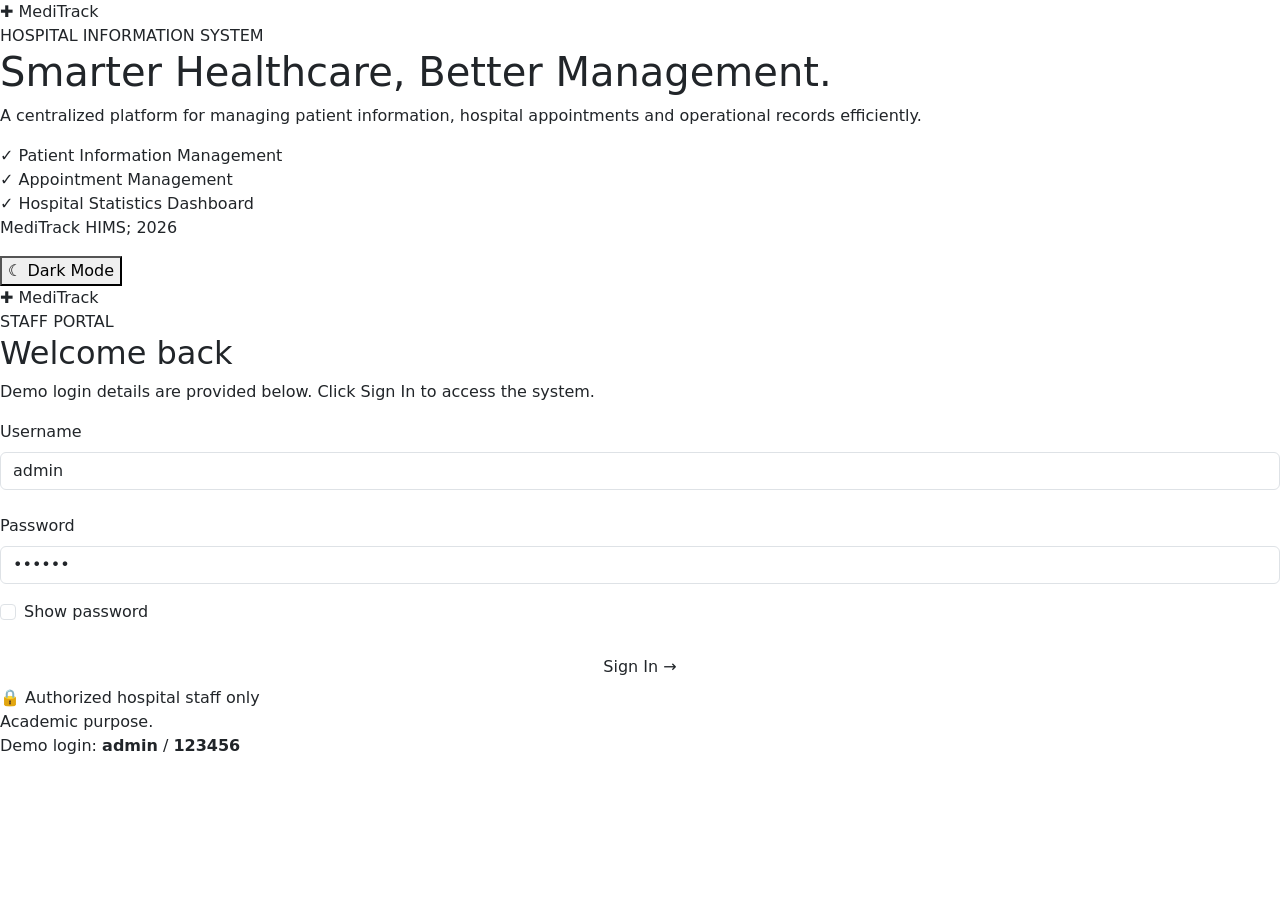
==== index.html @ 830c8fc8 "Add files via upload" ====
<!doctype html>
<html lang="en">
  <head>
    <meta charset="UTF-8" />
    <meta name="viewport" content="width=device-width, initial-scale=1.0" />

    <!-- Meta Tags -->
    <meta
      name="keywords"
      content="MediTrack HIMS, Hospital Information Management System, Staff Login, Healthcare"
    />

    <meta
      name="description"
      content="MediTrack HIMS staff login page for accessing the Hospital Information Management System."
    />

    <meta name="author" content="Syarifah Zahidah" />

    <title>MediTrack HIMS | Staff Login</title>

    <!-- Bootstrap 5 CSS -->
    <link
      href="https://cdn.jsdelivr.net/npm/bootstrap@5.3.3/dist/css/bootstrap.min.css"
      rel="stylesheet"
    />

    <!-- Theme Management -->
    <script src="../js/theme.js"></script>

    <!-- Custom CSS -->
    <link rel="stylesheet" href="../css/style.css" />

    <!-- Login JavaScript -->
    <script src="../js/auth.js" defer></script>

    <!-- Custom CSS -->
    <link rel="stylesheet" href="../css/style.css" />
    <script src="../js/auth.js" defer></script>
  </head>

  <body>
    <main class="login-container">
      <!-- Left Side: Hospital Introduction -->
      <section class="login-intro">
        <div class="hospital-logo">
          <span class="logo-icon">✚</span>
          <span>MediTrack</span>
        </div>

        <div class="intro-content">
          <span class="welcome-label"> HOSPITAL INFORMATION SYSTEM </span>

          <h1>
            Smarter Healthcare,
            <span>Better Management.</span>
          </h1>

          <p>
            A centralized platform for managing patient information, hospital
            appointments and operational records efficiently.
          </p>

          <div class="intro-features">
            <div>✓ Patient Information Management</div>
            <div>✓ Appointment Management</div>
            <div>✓ Hospital Statistics Dashboard</div>
          </div>
        </div>

        <p class="intro-footer">MediTrack HIMS; 2026</p>
      </section>

      <!-- Right Side: Login Form -->
      <section class="login-form-section">
        <div class="login-card">
          <!-- Theme Toggle -->
          <div class="login-theme-row">
            <button type="button" class="login-theme-toggle" data-theme-toggle>
              ☾ Dark Mode
            </button>
          </div>

          <!-- Mobile Logo -->
          <div class="mobile-logo">
            <span class="logo-icon">✚</span>
            <span>MediTrack</span>
          </div>

          <!-- Form Heading -->
          <div class="form-heading">
            <span class="form-label">STAFF PORTAL</span>

            <h2>Welcome back</h2>

            <p>
              Demo login details are provided below. Click Sign In to access the
              system.
            </p>
          </div>

          <!-- Login Error Message -->
          <div
            id="error-message"
            class="alert alert-danger d-none"
            role="alert"
            aria-live="polite"
          ></div>

          <!-- Login Form -->
          <form id="login-form">
            <!-- Username -->
            <div class="mb-4">
              <label for="username" class="form-label"> Username </label>

              <input
                type="text"
                class="form-control"
                id="username"
                name="username"
                value="admin"
                placeholder="Enter your username"
                autocomplete="username"
                required
              />
            </div>

            <!-- Password -->
            <div class="mb-3">
              <label for="password" class="form-label"> Password </label>

              <input
                type="password"
                class="form-control"
                id="password"
                name="password"
                value="123456"
                placeholder="Enter your password"
                autocomplete="current-password"
                required
              />
            </div>

            <!-- Show Password -->
            <div class="form-check mb-4">
              <input
                class="form-check-input"
                type="checkbox"
                id="show-password"
              />

              <label class="form-check-label" for="show-password">
                Show password
              </label>
            </div>

            <!-- Sign In Button -->
            <button type="submit" class="btn btn-login w-100">
              Sign In
              <span class="button-arrow">→</span>
            </button>
          </form>

          <!-- Security Note -->
          <div class="security-note">
            <span>🔒</span>

            <span> Authorized hospital staff only </span>
          </div>

          <!-- Demo Login Details -->
          <p class="demo-note">
            Academic purpose.
            <br />

            Demo login:
            <strong>admin</strong> /
            <strong>123456</strong>
          </p>
        </div>
      </section>
    </main>
  </body>
</html>
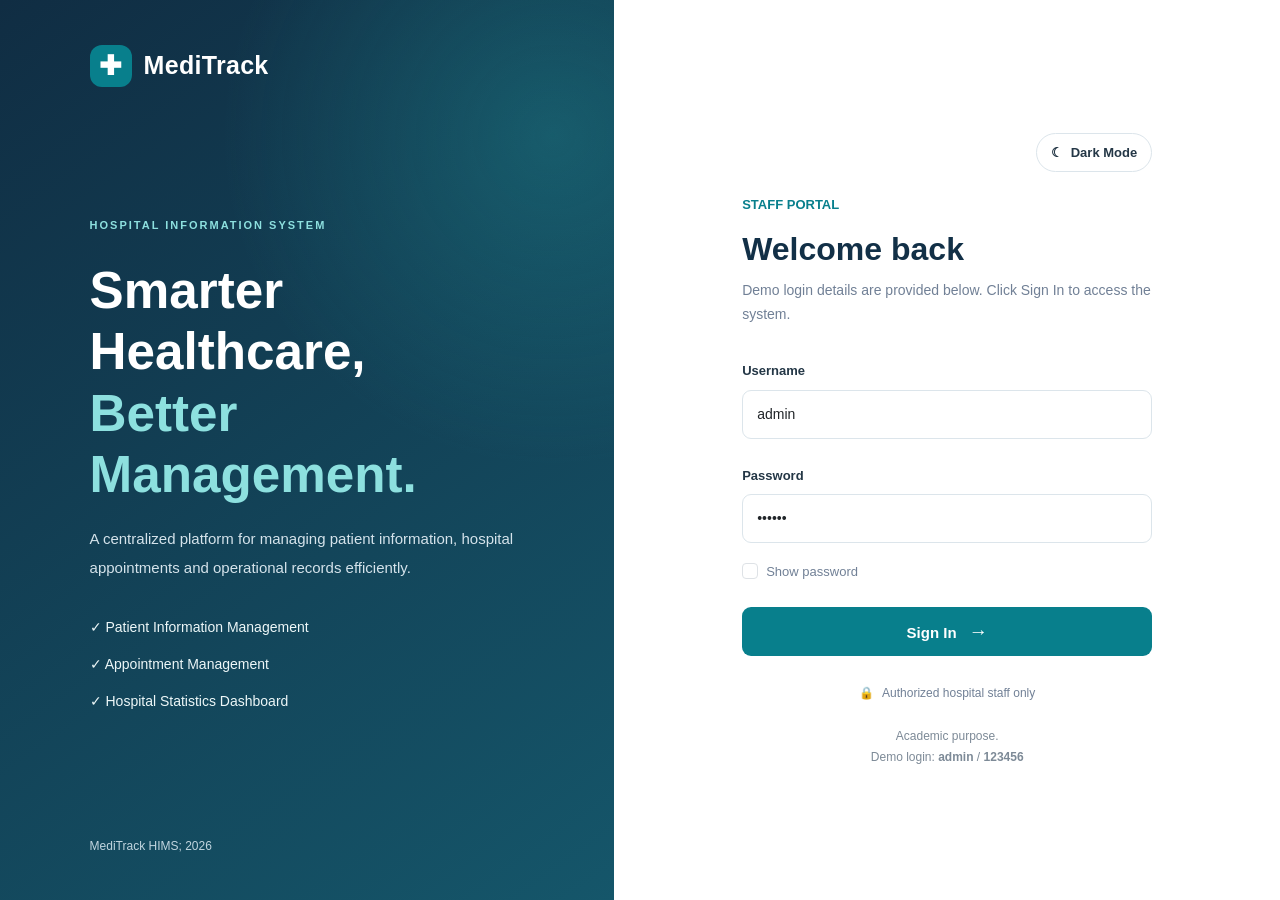
==== commit bdf6b327: "Add files via upload" ====
--- a/index.html
+++ b/index.html
@@ -26,17 +26,13 @@
     />
 
     <!-- Theme Management -->
-    <script src="../js/theme.js"></script>
+    <script src="theme.js"></script>
 
     <!-- Custom CSS -->
-    <link rel="stylesheet" href="../css/style.css" />
+    <link rel="stylesheet" href="style.css" />
 
     <!-- Login JavaScript -->
-    <script src="../js/auth.js" defer></script>
-
-    <!-- Custom CSS -->
-    <link rel="stylesheet" href="../css/style.css" />
-    <script src="../js/auth.js" defer></script>
+    <script src="auth.js" defer></script>
   </head>
 
   <body>
@@ -89,7 +85,7 @@
 
           <!-- Form Heading -->
           <div class="form-heading">
-            <span class="form-label">STAFF PORTAL</span>
+            <span class="form-label"> STAFF PORTAL </span>
 
             <h2>Welcome back</h2>
 
--- a/style.css
+++ b/style.css
@@ -0,0 +1,380 @@
+/* =================================
+   MEDITrack HIMS - LOGIN PAGE
+   ================================= */
+
+:root {
+  --primary: #087f8c;
+  --primary-dark: #06636d;
+  --navy: #123047;
+  --background: #f3f7fa;
+  --text: #243746;
+  --muted: #718096;
+  --white: #ffffff;
+}
+
+* {
+  box-sizing: border-box;
+}
+
+body {
+  margin: 0;
+  min-height: 100vh;
+  font-family: Arial, Helvetica, sans-serif;
+  color: var(--text);
+  background: var(--background);
+}
+
+/* Main Layout */
+.login-container {
+  display: flex;
+  min-height: 100vh;
+}
+
+/* Left Introduction Section */
+.login-intro {
+  width: 48%;
+  padding: 45px 7%;
+  display: flex;
+  flex-direction: column;
+  justify-content: space-between;
+  color: var(--white);
+  background:
+    radial-gradient(
+      circle at 90% 15%,
+      rgba(39, 183, 183, 0.25),
+      transparent 35%
+    ),
+    linear-gradient(145deg, #102d43, #15566a);
+}
+
+.hospital-logo {
+  display: flex;
+  align-items: center;
+  gap: 12px;
+  font-size: 25px;
+  font-weight: bold;
+  letter-spacing: 0.3px;
+}
+
+.logo-icon {
+  display: inline-flex;
+  align-items: center;
+  justify-content: center;
+  width: 42px;
+  height: 42px;
+  border-radius: 12px;
+  color: var(--white);
+  background: var(--primary);
+  font-size: 27px;
+}
+
+.intro-content {
+  max-width: 520px;
+  margin: 55px 0;
+}
+
+.welcome-label,
+.form-label {
+  font-size: 11px;
+  font-weight: bold;
+  letter-spacing: 2px;
+}
+
+.welcome-label {
+  color: #8de0df;
+}
+
+.intro-content h1 {
+  margin-top: 24px;
+  margin-bottom: 20px;
+  font-size: clamp(34px, 4vw, 52px);
+  font-weight: 700;
+  line-height: 1.2;
+}
+
+.intro-content h1 span {
+  display: block;
+  color: #8de0df;
+}
+
+.intro-content p {
+  max-width: 430px;
+  color: #d5e3eb;
+  font-size: 15px;
+  line-height: 1.9;
+}
+
+.intro-features {
+  display: grid;
+  gap: 16px;
+  margin-top: 35px;
+  color: #edf7f8;
+  font-size: 14px;
+}
+
+.intro-footer {
+  margin: 0;
+  color: #c1d5df;
+  font-size: 12px;
+}
+
+/* Right Login Section */
+.login-form-section {
+  flex: 1;
+  display: flex;
+  align-items: center;
+  justify-content: center;
+  padding: 45px;
+  background: var(--white);
+}
+
+.login-card {
+  width: 100%;
+  max-width: 410px;
+}
+.mobile-logo {
+  display: none;
+}
+.form-heading {
+  margin-bottom: 32px;
+}
+.form-heading .form-label {
+  color: var(--primary);
+}
+
+.form-heading h2 {
+  margin-top: 14px;
+  margin-bottom: 10px;
+  font-size: 32px;
+  font-weight: 700;
+  color: var(--navy);
+}
+
+.form-heading p {
+  margin: 0;
+  color: var(--muted);
+  font-size: 14px;
+  line-height: 1.7;
+}
+
+/* Form Fields */
+.form-label {
+  margin-bottom: 9px;
+  color: var(--text);
+  font-size: 13px;
+  letter-spacing: 0;
+}
+
+.form-control {
+  min-height: 49px;
+  padding: 12px 14px;
+  border: 1px solid #dce5eb;
+  border-radius: 9px;
+  font-size: 14px;
+}
+
+.form-control:focus {
+  border-color: var(--primary);
+  box-shadow: 0 0 0 3px rgba(8, 127, 140, 0.12);
+}
+
+.form-control::placeholder {
+  color: #a0acb8;
+}
+.form-check-label {
+  color: var(--muted);
+  font-size: 13px;
+}
+
+.form-check-input:checked {
+  background-color: var(--primary);
+  border-color: var(--primary);
+}
+
+/* Login Button */
+.btn-login {
+  min-height: 49px;
+  border: none;
+  border-radius: 9px;
+  color: var(--white);
+  background: var(--primary);
+  font-size: 15px;
+  font-weight: bold;
+  transition: 0.2s ease;
+}
+
+.btn-login:hover {
+  color: var(--white);
+  background: var(--primary-dark);
+  transform: translateY(-1px);
+}
+
+.button-arrow {
+  margin-left: 8px;
+  font-size: 19px;
+}
+
+/* Security and Demo Notes */
+.security-note {
+  display: flex;
+  align-items: center;
+  justify-content: center;
+  gap: 8px;
+  margin-top: 28px;
+  color: var(--muted);
+  font-size: 12px;
+}
+
+.demo-note {
+  margin-top: 24px;
+  margin-bottom: 0;
+  text-align: center;
+  color: #7d8a97;
+  font-size: 12px;
+  line-height: 1.7;
+}
+
+/* Responsive Design */
+@media (max-width: 900px) {
+  .login-intro {
+    width: 42%;
+    padding: 35px;
+  }
+  .login-form-section {
+    padding: 30px;
+  }
+  .intro-content h1 {
+    font-size: 35px;
+  }
+}
+
+@media (max-width: 650px) {
+  .login-container {
+    flex-direction: column;
+  }
+  .login-intro {
+    display: none;
+  }
+  .login-form-section {
+    min-height: 100vh;
+    padding: 28px 22px;
+  }
+  .login-card {
+    max-width: 440px;
+  }
+
+  .mobile-logo {
+    display: flex;
+    align-items: center;
+    justify-content: center;
+    gap: 10px;
+    margin-bottom: 45px;
+    font-size: 24px;
+    font-weight: bold;
+    color: var(--navy);
+  }
+
+  .form-heading h2 {
+    font-size: 29px;
+  }
+}
+
+/* =================================
+   DARK MODE - LOGIN PAGE
+   ================================= */
+
+html[data-theme="dark"] {
+  --background: #111c2a;
+  --text: #e5edf5;
+  --muted: #a8b6c7;
+  --white: #1c2a3b;
+  --navy: #e6f0f8;
+  --border: #34465a;
+}
+
+html[data-theme="dark"] body {
+  background: var(--background);
+  color: var(--text);
+}
+
+html[data-theme="dark"] .login-form-section {
+  background: #111c2a;
+}
+
+html[data-theme="dark"] .login-card {
+  color: var(--text);
+}
+
+html[data-theme="dark"] .form-heading h2 {
+  color: #e6f0f8;
+}
+
+html[data-theme="dark"] .form-heading p,
+html[data-theme="dark"] .form-check-label,
+html[data-theme="dark"] .security-note,
+html[data-theme="dark"] .demo-note {
+  color: #a8b6c7;
+}
+
+html[data-theme="dark"] .form-control {
+  color: #edf4fa;
+  background: #1c2a3b;
+  border-color: #40536a;
+}
+
+html[data-theme="dark"] .form-control::placeholder {
+  color: #8999ad;
+}
+
+html[data-theme="dark"] .form-control:focus {
+  color: #ffffff;
+  background: #1c2a3b;
+}
+
+html[data-theme="dark"] .form-check-input {
+  background-color: #26374b;
+  border-color: #64748b;
+}
+
+html[data-theme="dark"] .mobile-logo {
+  color: #e6f0f8;
+}
+
+/* Theme button */
+.login-theme-row {
+  display: flex;
+  justify-content: flex-end;
+  margin-bottom: 20px;
+}
+
+.login-theme-toggle {
+  display: inline-flex;
+  align-items: center;
+  gap: 8px;
+  padding: 9px 14px;
+  border: 1px solid #dce5eb;
+  border-radius: 30px;
+  color: var(--text);
+  background: transparent;
+  font-size: 13px;
+  font-weight: bold;
+  cursor: pointer;
+  transition: 0.2s ease;
+}
+
+.login-theme-toggle:hover {
+  color: var(--primary);
+  border-color: var(--primary);
+  transform: translateY(-2px);
+}
+
+html[data-theme="dark"] .login-theme-toggle {
+  color: #e5edf5;
+  border-color: #40536a;
+  background: #1c2a3b;
+}
+
+html[data-theme="dark"] .login-theme-toggle:hover {
+  color: #8de0df;
+  border-color: #8de0df;
+}
